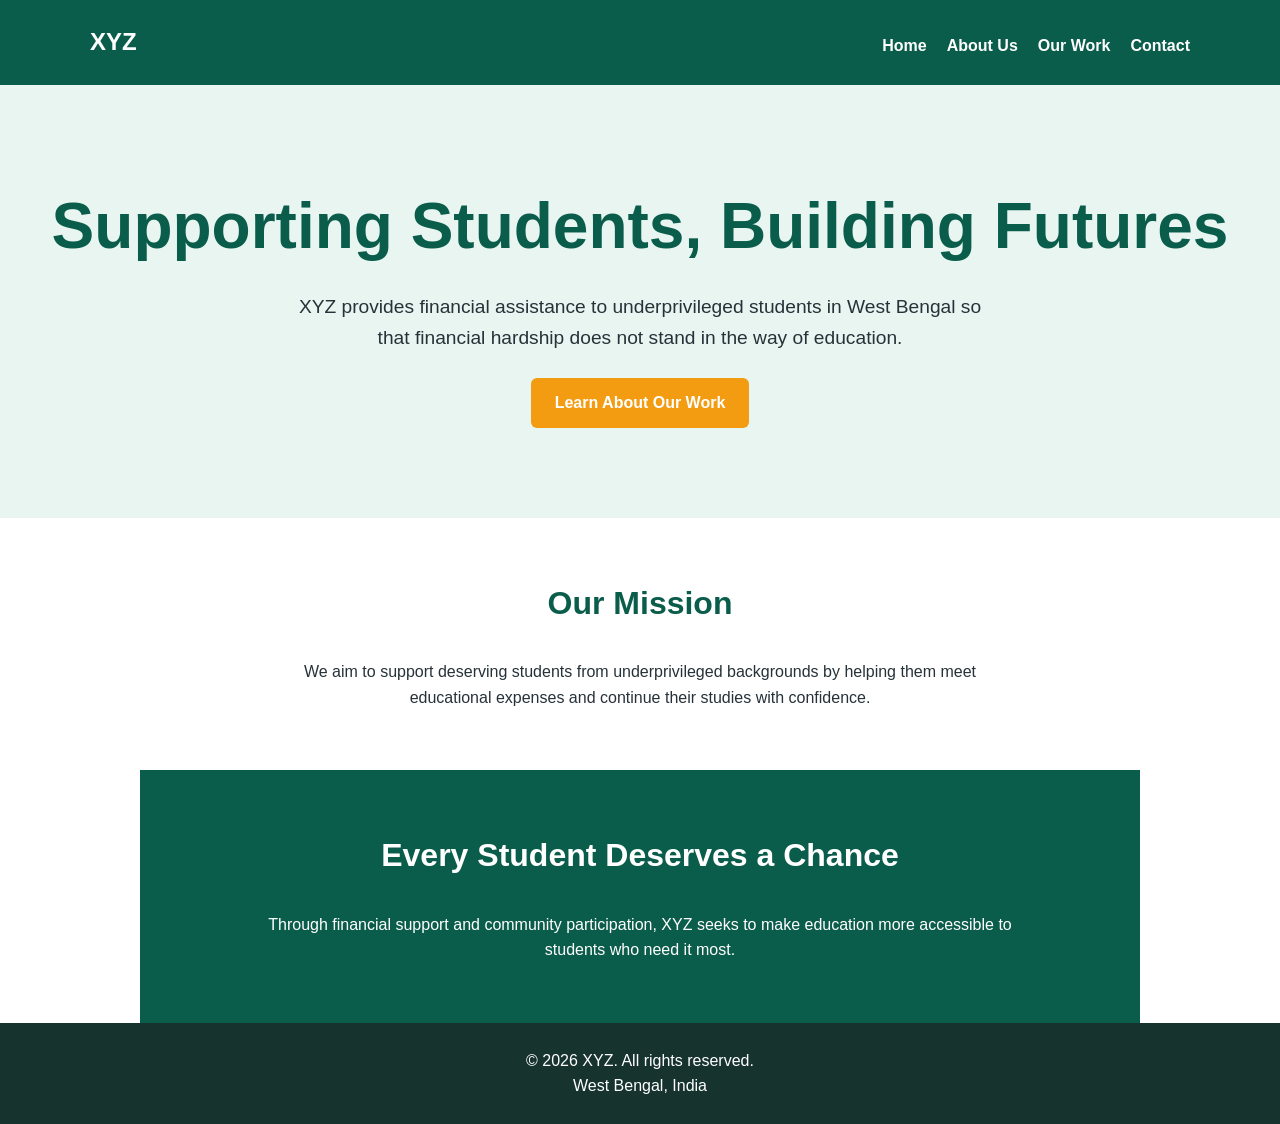
==== index.html @ 5e0af028 "Add files via upload" ====
<!DOCTYPE html><html lang="en"><head><meta charset="UTF-8"><meta name="viewport" content="width=device-width, initial-scale=1.0"><title>XYZ | Helping Underprivileged Students</title><meta name="description" content="XYZ provides financial assistance to underprivileged students in West Bengal."><link rel="stylesheet" href="style.css"></head><body><header><nav><div class="logo">XYZ</div><ul class="nav-links"><li><a href="index.html">Home</a></li><li><a href="about.html">About Us</a></li><li><a href="our-work.html">Our Work</a></li><li><a href="contact.html">Contact</a></li></ul></nav></header><main><section class="hero"><h1>Supporting Students, Building Futures</h1><p>XYZ provides financial assistance to underprivileged students in West Bengal so that financial hardship does not stand in the way of education.</p><a class="btn" href="our-work.html">Learn About Our Work</a></section><section class="container"><h2 class="section-title">Our Mission</h2><p style="text-align:center;max-width:750px;margin:auto">We aim to support deserving students from underprivileged backgrounds by helping them meet educational expenses and continue their studies with confidence.</p></section><section class="container highlight"><h2 class="section-title">Every Student Deserves a Chance</h2><p style="text-align:center;max-width:750px;margin:auto">Through financial support and community participation, XYZ seeks to make education more accessible to students who need it most.</p></section></main><footer><p>© 2026 XYZ. All rights reserved.</p><p>West Bengal, India</p></footer></body></html>
---- style.css ----
*{box-sizing:border-box;margin:0;padding:0}body{font-family:Arial,Helvetica,sans-serif;line-height:1.6;color:#263238;background:#fff}header{background:#0b5d4b;color:#fff;padding:18px 5%;position:sticky;top:0;z-index:10}nav{max-width:1100px;margin:auto;display:flex;justify-content:space-between;align-items:center;gap:20px}.logo{font-size:1.5rem;font-weight:700}.nav-links{display:flex;gap:20px;list-style:none}.nav-links a{color:#fff;text-decoration:none;font-weight:600}.nav-links a:hover{text-decoration:underline}.hero{background:#e9f5f1;text-align:center;padding:90px 20px}.hero h1{font-size:clamp(2.2rem,6vw,4rem);color:#0b5d4b;margin-bottom:15px}.hero p{max-width:700px;margin:0 auto 25px;font-size:1.2rem}.btn{display:inline-block;background:#f39c12;color:#fff;padding:12px 24px;border-radius:6px;text-decoration:none;font-weight:700}.btn:hover{background:#d98200}.container{max-width:1000px;margin:auto;padding:60px 20px}.section-title{text-align:center;color:#0b5d4b;margin-bottom:30px;font-size:2rem}.cards{display:grid;grid-template-columns:repeat(3,1fr);gap:20px}.card{padding:25px;background:#f5f7f6;border-radius:10px}.card h3{color:#0b5d4b;margin-bottom:10px}.highlight{background:#0b5d4b;color:#fff}.highlight .section-title{color:#fff}.contact-box{max-width:650px;margin:auto;background:#f5f7f6;padding:30px;border-radius:10px}.contact-box p{margin:10px 0}.contact-box a{color:#0b5d4b;font-weight:700}footer{background:#17332d;color:#fff;text-align:center;padding:25px 20px}.page-banner{background:#e9f5f1;text-align:center;padding:55px 20px}.page-banner h1{color:#0b5d4b;font-size:2.5rem}ul{padding-left:25px;margin-top:15px}li{margin-bottom:8px}@media(max-width:700px){nav{flex-direction:column;align-items:flex-start}.nav-links{flex-wrap:wrap;gap:12px}.hero{padding:65px 18px}.cards{grid-template-columns:1fr}.container{padding:45px 18px}}
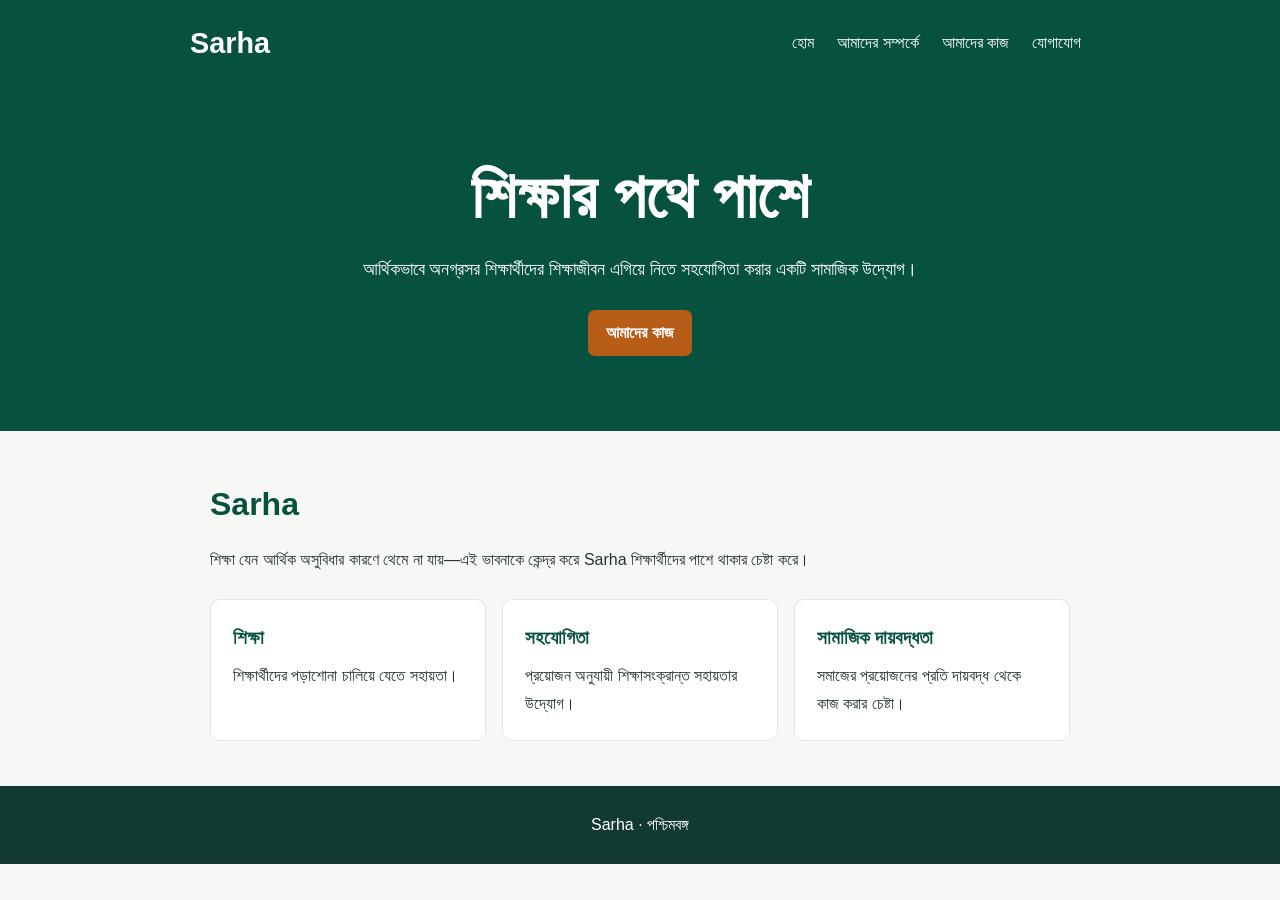
==== commit 7fcaa3c0: "Add files via upload" ====
--- a/index.html
+++ b/index.html
@@ -1 +1,5 @@
-<!DOCTYPE html><html lang="en"><head><meta charset="UTF-8"><meta name="viewport" content="width=device-width, initial-scale=1.0"><title>XYZ | Helping Underprivileged Students</title><meta name="description" content="XYZ provides financial assistance to underprivileged students in West Bengal."><link rel="stylesheet" href="style.css"></head><body><header><nav><div class="logo">XYZ</div><ul class="nav-links"><li><a href="index.html">Home</a></li><li><a href="about.html">About Us</a></li><li><a href="our-work.html">Our Work</a></li><li><a href="contact.html">Contact</a></li></ul></nav></header><main><section class="hero"><h1>Supporting Students, Building Futures</h1><p>XYZ provides financial assistance to underprivileged students in West Bengal so that financial hardship does not stand in the way of education.</p><a class="btn" href="our-work.html">Learn About Our Work</a></section><section class="container"><h2 class="section-title">Our Mission</h2><p style="text-align:center;max-width:750px;margin:auto">We aim to support deserving students from underprivileged backgrounds by helping them meet educational expenses and continue their studies with confidence.</p></section><section class="container highlight"><h2 class="section-title">Every Student Deserves a Chance</h2><p style="text-align:center;max-width:750px;margin:auto">Through financial support and community participation, XYZ seeks to make education more accessible to students who need it most.</p></section></main><footer><p>© 2026 XYZ. All rights reserved.</p><p>West Bengal, India</p></footer></body></html>
+<!doctype html><html lang="bn"><head><meta charset="utf-8"><meta name="viewport" content="width=device-width,initial-scale=1"><title>Sarha</title><link rel="stylesheet" href="style.css"></head><body>
+<header><div class="nav"><div class="logo">Sarha</div><nav><a href="index.html">হোম</a><a href="about.html">আমাদের সম্পর্কে</a><a href="work.html">আমাদের কাজ</a><a href="contact.html">যোগাযোগ</a></nav></div></header>
+<main><section class="hero"><h1>শিক্ষার পথে পাশে</h1><p>আর্থিকভাবে অনগ্রসর শিক্ষার্থীদের শিক্ষাজীবন এগিয়ে নিতে সহযোগিতা করার একটি সামাজিক উদ্যোগ।</p><a class="btn" href="work.html">আমাদের কাজ</a></section>
+<section class="container"><h2>Sarha</h2><p>শিক্ষা যেন আর্থিক অসুবিধার কারণে থেমে না যায়—এই ভাবনাকে কেন্দ্র করে Sarha শিক্ষার্থীদের পাশে থাকার চেষ্টা করে।</p><div class="cards"><div class="card"><h3>শিক্ষা</h3><p>শিক্ষার্থীদের পড়াশোনা চালিয়ে যেতে সহায়তা।</p></div><div class="card"><h3>সহযোগিতা</h3><p>প্রয়োজন অনুযায়ী শিক্ষাসংক্রান্ত সহায়তার উদ্যোগ।</p></div><div class="card"><h3>সামাজিক দায়বদ্ধতা</h3><p>সমাজের প্রয়োজনের প্রতি দায়বদ্ধ থেকে কাজ করার চেষ্টা।</p></div></div></section></main>
+<footer>Sarha · পশ্চিমবঙ্গ</footer></body></html>
--- a/style.css
+++ b/style.css
@@ -1 +1,20 @@
-*{box-sizing:border-box;margin:0;padding:0}body{font-family:Arial,Helvetica,sans-serif;line-height:1.6;color:#263238;background:#fff}header{background:#0b5d4b;color:#fff;padding:18px 5%;position:sticky;top:0;z-index:10}nav{max-width:1100px;margin:auto;display:flex;justify-content:space-between;align-items:center;gap:20px}.logo{font-size:1.5rem;font-weight:700}.nav-links{display:flex;gap:20px;list-style:none}.nav-links a{color:#fff;text-decoration:none;font-weight:600}.nav-links a:hover{text-decoration:underline}.hero{background:#e9f5f1;text-align:center;padding:90px 20px}.hero h1{font-size:clamp(2.2rem,6vw,4rem);color:#0b5d4b;margin-bottom:15px}.hero p{max-width:700px;margin:0 auto 25px;font-size:1.2rem}.btn{display:inline-block;background:#f39c12;color:#fff;padding:12px 24px;border-radius:6px;text-decoration:none;font-weight:700}.btn:hover{background:#d98200}.container{max-width:1000px;margin:auto;padding:60px 20px}.section-title{text-align:center;color:#0b5d4b;margin-bottom:30px;font-size:2rem}.cards{display:grid;grid-template-columns:repeat(3,1fr);gap:20px}.card{padding:25px;background:#f5f7f6;border-radius:10px}.card h3{color:#0b5d4b;margin-bottom:10px}.highlight{background:#0b5d4b;color:#fff}.highlight .section-title{color:#fff}.contact-box{max-width:650px;margin:auto;background:#f5f7f6;padding:30px;border-radius:10px}.contact-box p{margin:10px 0}.contact-box a{color:#0b5d4b;font-weight:700}footer{background:#17332d;color:#fff;text-align:center;padding:25px 20px}.page-banner{background:#e9f5f1;text-align:center;padding:55px 20px}.page-banner h1{color:#0b5d4b;font-size:2.5rem}ul{padding-left:25px;margin-top:15px}li{margin-bottom:8px}@media(max-width:700px){nav{flex-direction:column;align-items:flex-start}.nav-links{flex-wrap:wrap;gap:12px}.hero{padding:65px 18px}.cards{grid-template-columns:1fr}.container{padding:45px 18px}}
+
+*{box-sizing:border-box;margin:0;padding:0}
+body{font-family:"Noto Sans Bengali","Noto Sans",Arial,sans-serif;color:#26332e;background:#f7f8f5;line-height:1.75}
+header{background:#07513f;color:white;padding:18px}
+.nav{max-width:900px;margin:auto;display:flex;align-items:center;justify-content:space-between;gap:15px}
+.logo{font-size:1.8rem;font-weight:800}
+nav{display:flex;gap:5px;flex-wrap:wrap}
+nav a{color:#fff;text-decoration:none;padding:5px 9px;border-radius:6px}
+nav a:hover{background:#17634f}
+.hero{background:#07513f;color:#fff;text-align:center;padding:70px 20px 75px}
+.hero h1{font-size:clamp(2.1rem,7vw,4rem);line-height:1.25;margin-bottom:18px}
+.hero p{max-width:680px;margin:auto;font-size:1.1rem}
+.container{max-width:900px;margin:auto;padding:45px 20px}
+h2{color:#07513f;margin-bottom:14px;font-size:2rem}
+.cards{display:grid;grid-template-columns:repeat(auto-fit,minmax(220px,1fr));gap:16px;margin-top:25px}
+.card{background:white;border:1px solid #e3e7e2;border-radius:10px;padding:22px}
+.card h3{color:#07513f;margin-bottom:7px}
+.btn{display:inline-block;margin-top:25px;background:#b75d18;color:white;text-decoration:none;padding:9px 18px;border-radius:7px;font-weight:bold}
+footer{background:#123a31;color:#fff;text-align:center;padding:25px 15px}
+@media(max-width:600px){.nav{display:block;text-align:center}.logo{margin-bottom:8px}nav{justify-content:center}.hero{padding:55px 18px}}
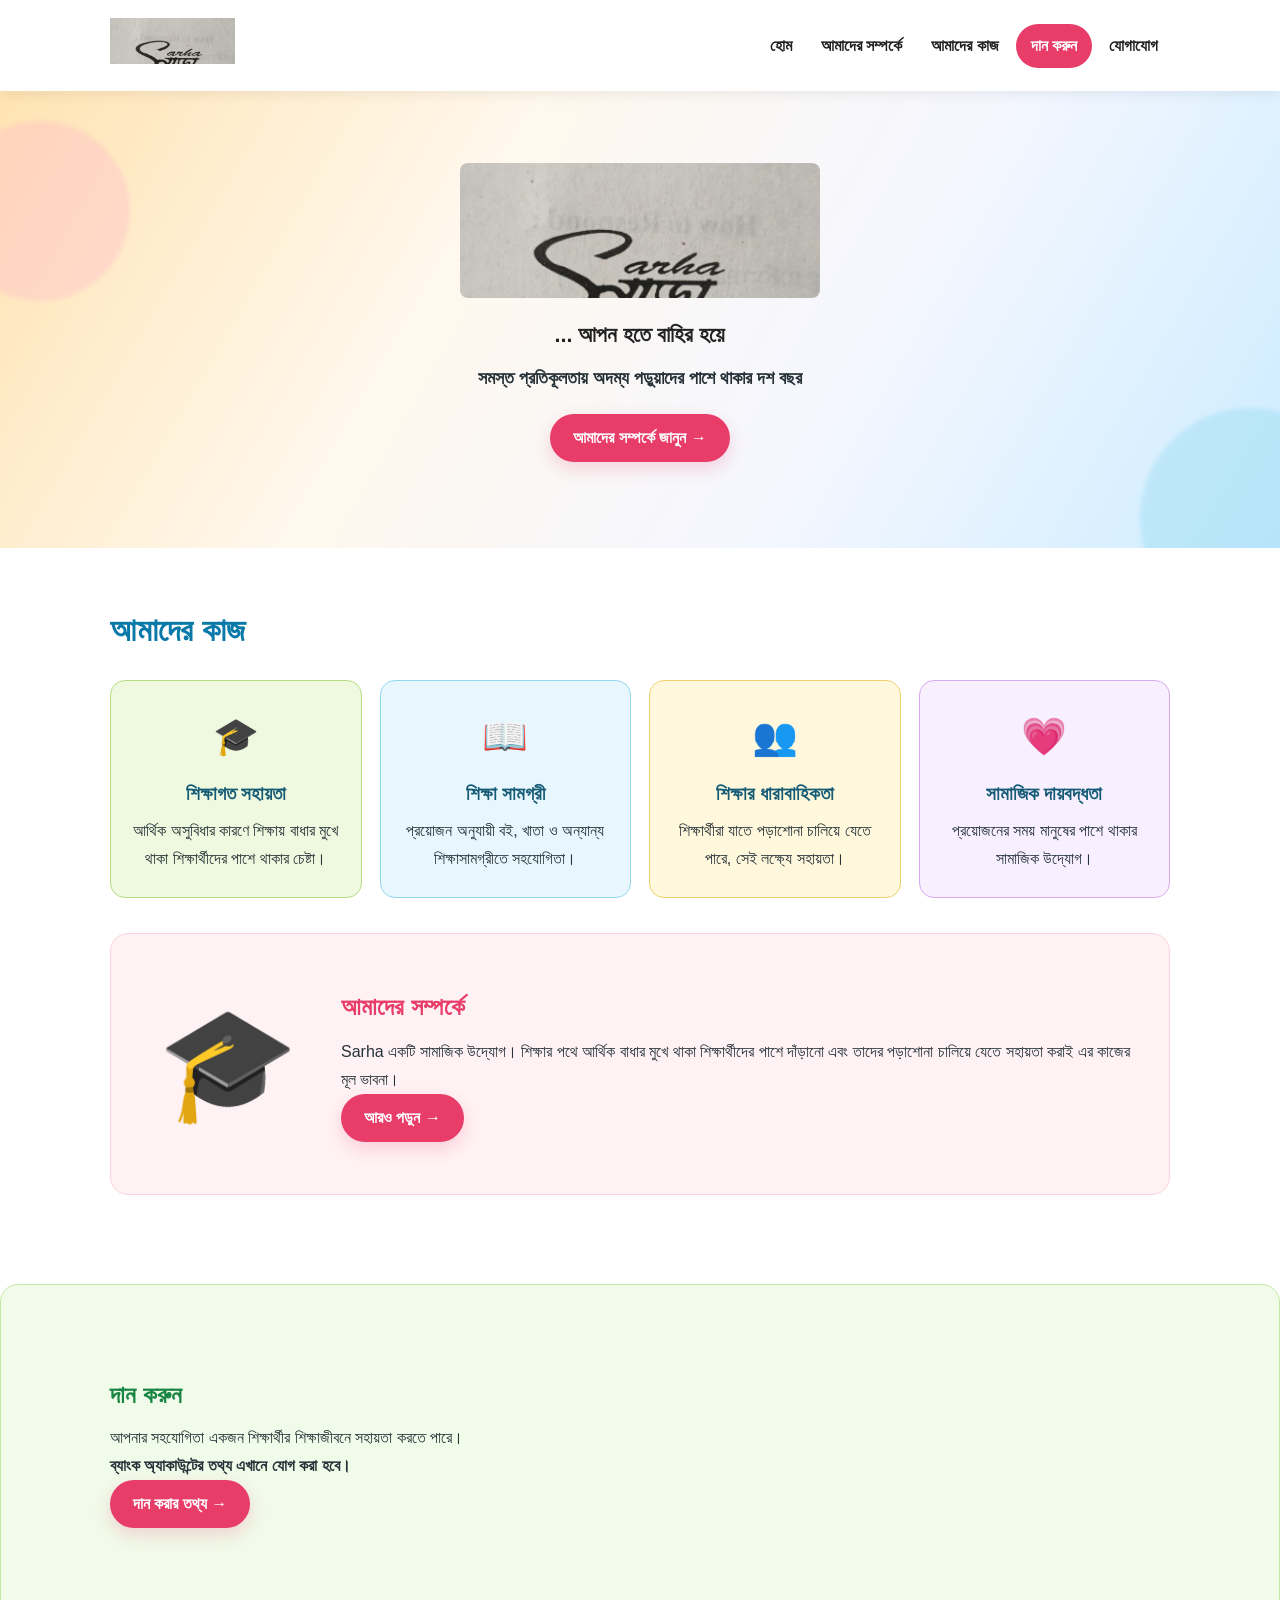
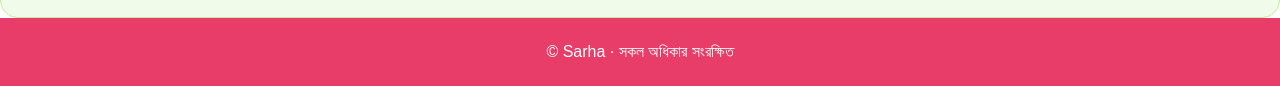
==== commit 39283c21: "Add files via upload" ====
--- a/index.html
+++ b/index.html
@@ -1,5 +1,10 @@
-<!doctype html><html lang="bn"><head><meta charset="utf-8"><meta name="viewport" content="width=device-width,initial-scale=1"><title>Sarha</title><link rel="stylesheet" href="style.css"></head><body>
-<header><div class="nav"><div class="logo">Sarha</div><nav><a href="index.html">হোম</a><a href="about.html">আমাদের সম্পর্কে</a><a href="work.html">আমাদের কাজ</a><a href="contact.html">যোগাযোগ</a></nav></div></header>
-<main><section class="hero"><h1>শিক্ষার পথে পাশে</h1><p>আর্থিকভাবে অনগ্রসর শিক্ষার্থীদের শিক্ষাজীবন এগিয়ে নিতে সহযোগিতা করার একটি সামাজিক উদ্যোগ।</p><a class="btn" href="work.html">আমাদের কাজ</a></section>
-<section class="container"><h2>Sarha</h2><p>শিক্ষা যেন আর্থিক অসুবিধার কারণে থেমে না যায়—এই ভাবনাকে কেন্দ্র করে Sarha শিক্ষার্থীদের পাশে থাকার চেষ্টা করে।</p><div class="cards"><div class="card"><h3>শিক্ষা</h3><p>শিক্ষার্থীদের পড়াশোনা চালিয়ে যেতে সহায়তা।</p></div><div class="card"><h3>সহযোগিতা</h3><p>প্রয়োজন অনুযায়ী শিক্ষাসংক্রান্ত সহায়তার উদ্যোগ।</p></div><div class="card"><h3>সামাজিক দায়বদ্ধতা</h3><p>সমাজের প্রয়োজনের প্রতি দায়বদ্ধ থেকে কাজ করার চেষ্টা।</p></div></div></section></main>
-<footer>Sarha · পশ্চিমবঙ্গ</footer></body></html>+<!doctype html><html lang="bn"><head><meta charset="utf-8"><meta name="viewport" content="width=device-width,initial-scale=1"><link rel="stylesheet" href="style.css"><title>Sarha — শিক্ষার্থীদের পাশে</title></head><body><header><div class="nav"><a href="index.html"><img class="logo-img" src="sarha-logo.jpg" alt="Sarha logo"></a><nav><a href="index.html">হোম</a><a href="about.html">আমাদের সম্পর্কে</a><a href="work.html">আমাদের কাজ</a><a class="donate-top" href="donate.html">দান করুন</a><a href="contact.html">যোগাযোগ</a></nav></div></header>
+<section class="hero"><div class="hero-inner"><img class="hero-logo" src="sarha-logo.jpg" alt="Sarha logo"><div class="tagline">... আপন হতে বাহির হয়ে</div><p class="mission-line">সমস্ত প্রতিকূলতায় অদম্য পড়ুয়াদের পাশে থাকার দশ বছর</p><a class="btn" href="about.html">আমাদের সম্পর্কে জানুন →</a></div></section>
+<section class="container"><h2 class="section-title">আমাদের কাজ</h2><div class="cards">
+<div class="card"><div class="icon">🎓</div><h3>শিক্ষাগত সহায়তা</h3><p>আর্থিক অসুবিধার কারণে শিক্ষায় বাধার মুখে থাকা শিক্ষার্থীদের পাশে থাকার চেষ্টা।</p></div>
+<div class="card"><div class="icon">📖</div><h3>শিক্ষা সামগ্রী</h3><p>প্রয়োজন অনুযায়ী বই, খাতা ও অন্যান্য শিক্ষাসামগ্রীতে সহযোগিতা।</p></div>
+<div class="card"><div class="icon">👥</div><h3>শিক্ষার ধারাবাহিকতা</h3><p>শিক্ষার্থীরা যাতে পড়াশোনা চালিয়ে যেতে পারে, সেই লক্ষ্যে সহায়তা।</p></div>
+<div class="card"><div class="icon">💗</div><h3>সামাজিক দায়বদ্ধতা</h3><p>প্রয়োজনের সময় মানুষের পাশে থাকার সামাজিক উদ্যোগ।</p></div>
+</div>
+<div class="about-box"><div class="about-icon">🎓</div><div><h2>আমাদের সম্পর্কে</h2><p>Sarha একটি সামাজিক উদ্যোগ। শিক্ষার পথে আর্থিক বাধার মুখে থাকা শিক্ষার্থীদের পাশে দাঁড়ানো এবং তাদের পড়াশোনা চালিয়ে যেতে সহায়তা করাই এর কাজের মূল ভাবনা।</p><a class="btn" href="about.html">আরও পড়ুন →</a></div></div></section>
+<section class="donate"><div class="container"><h2>দান করুন</h2><p>আপনার সহযোগিতা একজন শিক্ষার্থীর শিক্ষাজীবনে সহায়তা করতে পারে।</p><p><strong>ব্যাংক অ্যাকাউন্টের তথ্য এখানে যোগ করা হবে।</strong></p><a class="btn" href="donate.html">দান করার তথ্য →</a></div></section><footer><p>© Sarha · সকল অধিকার সংরক্ষিত</p></footer></body></html>
--- a/style.css
+++ b/style.css
@@ -1,20 +1,46 @@
 
 *{box-sizing:border-box;margin:0;padding:0}
-body{font-family:"Noto Sans Bengali","Noto Sans",Arial,sans-serif;color:#26332e;background:#f7f8f5;line-height:1.75}
-header{background:#07513f;color:white;padding:18px}
-.nav{max-width:900px;margin:auto;display:flex;align-items:center;justify-content:space-between;gap:15px}
-.logo{font-size:1.8rem;font-weight:800}
-nav{display:flex;gap:5px;flex-wrap:wrap}
-nav a{color:#fff;text-decoration:none;padding:5px 9px;border-radius:6px}
-nav a:hover{background:#17634f}
-.hero{background:#07513f;color:#fff;text-align:center;padding:70px 20px 75px}
-.hero h1{font-size:clamp(2.1rem,7vw,4rem);line-height:1.25;margin-bottom:18px}
-.hero p{max-width:680px;margin:auto;font-size:1.1rem}
-.container{max-width:900px;margin:auto;padding:45px 20px}
-h2{color:#07513f;margin-bottom:14px;font-size:2rem}
-.cards{display:grid;grid-template-columns:repeat(auto-fit,minmax(220px,1fr));gap:16px;margin-top:25px}
-.card{background:white;border:1px solid #e3e7e2;border-radius:10px;padding:22px}
-.card h3{color:#07513f;margin-bottom:7px}
-.btn{display:inline-block;margin-top:25px;background:#b75d18;color:white;text-decoration:none;padding:9px 18px;border-radius:7px;font-weight:bold}
-footer{background:#123a31;color:#fff;text-align:center;padding:25px 15px}
-@media(max-width:600px){.nav{display:block;text-align:center}.logo{margin-bottom:8px}nav{justify-content:center}.hero{padding:55px 18px}}
+html{scroll-behavior:smooth}
+body{font-family:"Noto Sans Bengali","Noto Sans",Arial,sans-serif;color:#263238;background:#fff;line-height:1.75}
+header{background:rgba(255,255,255,.96);box-shadow:0 2px 14px rgba(0,0,0,.08);position:sticky;top:0;z-index:20}
+.nav{max-width:1100px;margin:auto;padding:12px 20px;display:flex;align-items:center;justify-content:space-between;gap:18px}
+.logo-img{width:125px;height:58px;object-fit:contain;background:#fff}
+nav{display:flex;gap:5px;align-items:center;flex-wrap:wrap}
+nav a{color:#202020;text-decoration:none;padding:7px 12px;border-radius:20px;font-weight:600}
+nav a:hover,nav a.active{color:#e83d69;background:#fff0f4}
+.donate-top{background:#e83d69;color:#fff!important;padding:8px 15px;border-radius:22px}
+.hero{position:relative;overflow:hidden;text-align:center;padding:72px 20px 86px;background:linear-gradient(120deg,#ffe3b2 0%,#fff8ed 35%,#f5f7ff 65%,#ccecff 100%)}
+.hero:before,.hero:after{content:"";position:absolute;border-radius:50%;filter:blur(2px);opacity:.35}
+.hero:before{width:180px;height:180px;background:#ffb7c9;left:-50px;top:30px}
+.hero:after{width:220px;height:220px;background:#8ed9f0;right:-80px;bottom:-80px}
+.hero-inner{position:relative;z-index:1;max-width:900px;margin:auto}
+.hero-logo{width:min(360px,80vw);height:auto;background:#fff;border-radius:8px;mix-blend-mode:multiply;margin-bottom:5px}
+.tagline{font-size:1.35rem;margin:4px 0 8px;color:#222;font-weight:600}
+.mission-line{font-size:1.15rem;font-weight:600;margin:8px auto 20px}
+.btn{display:inline-block;background:#e83d69;color:#fff;text-decoration:none;padding:10px 23px;border-radius:25px;font-weight:700;box-shadow:0 7px 18px rgba(232,61,105,.2);transition:.2s}
+.btn:hover{transform:translateY(-2px)}
+.container{max-width:1100px;margin:auto;padding:54px 20px}
+.section-title{color:#0879a8;font-size:2rem;margin-bottom:22px}
+.cards{display:grid;grid-template-columns:repeat(4,1fr);gap:18px}
+.card{border-radius:15px;padding:24px 18px;text-align:center;border:1px solid #ddd;transition:.2s}
+.card:hover{transform:translateY(-4px);box-shadow:0 10px 24px rgba(0,0,0,.08)}
+.card:nth-child(1){background:#eff9df;border-color:#b7dc82}
+.card:nth-child(2){background:#e8f7fd;border-color:#94d6ee}
+.card:nth-child(3){background:#fff8dc;border-color:#efd26d}
+.card:nth-child(4){background:#f8efff;border-color:#d8a9ef}
+.icon{font-size:2.3rem;margin-bottom:8px}
+.card h3{color:#155b76;margin-bottom:7px}
+.about-box{margin-top:35px;background:#fff2f5;border:1px solid #ffd0db;border-radius:18px;padding:32px;display:grid;grid-template-columns:170px 1fr;gap:28px;align-items:center}
+.about-icon{font-size:7rem;text-align:center}
+.about-box h2{color:#e83d69;margin-bottom:10px}
+.donate{background:#f1fbe9;border:1px solid #c4e8a7;border-radius:18px;padding:35px;margin-top:35px}
+.donate h2{color:#198542;margin-bottom:8px}
+.bank{background:#fff;border-radius:12px;overflow:hidden;margin-top:20px;border:1px solid #dce7d6}
+.bank div{display:grid;grid-template-columns:170px 1fr;border-bottom:1px solid #e4e9e1}
+.bank div:last-child{border-bottom:0}
+.bank span{padding:9px 12px}.bank span:first-child{font-weight:700;background:#f7faf5}
+.contact{display:grid;grid-template-columns:repeat(3,1fr);gap:20px;padding:28px 20px}
+.contact-item{text-align:center;padding:15px}.contact-icon{font-size:2rem}
+footer{background:#e83d69;color:#fff;text-align:center;padding:20px}
+@media(max-width:800px){.cards{grid-template-columns:repeat(2,1fr)}nav{justify-content:center}.nav{flex-direction:column}}
+@media(max-width:520px){.hero{padding:55px 16px 65px}.hero-logo{width:300px}.tagline{font-size:1.12rem}.mission-line{font-size:1rem}.cards{grid-template-columns:1fr}.about-box{grid-template-columns:1fr;text-align:center;padding:24px}.bank div{grid-template-columns:125px 1fr}.contact{grid-template-columns:1fr}}
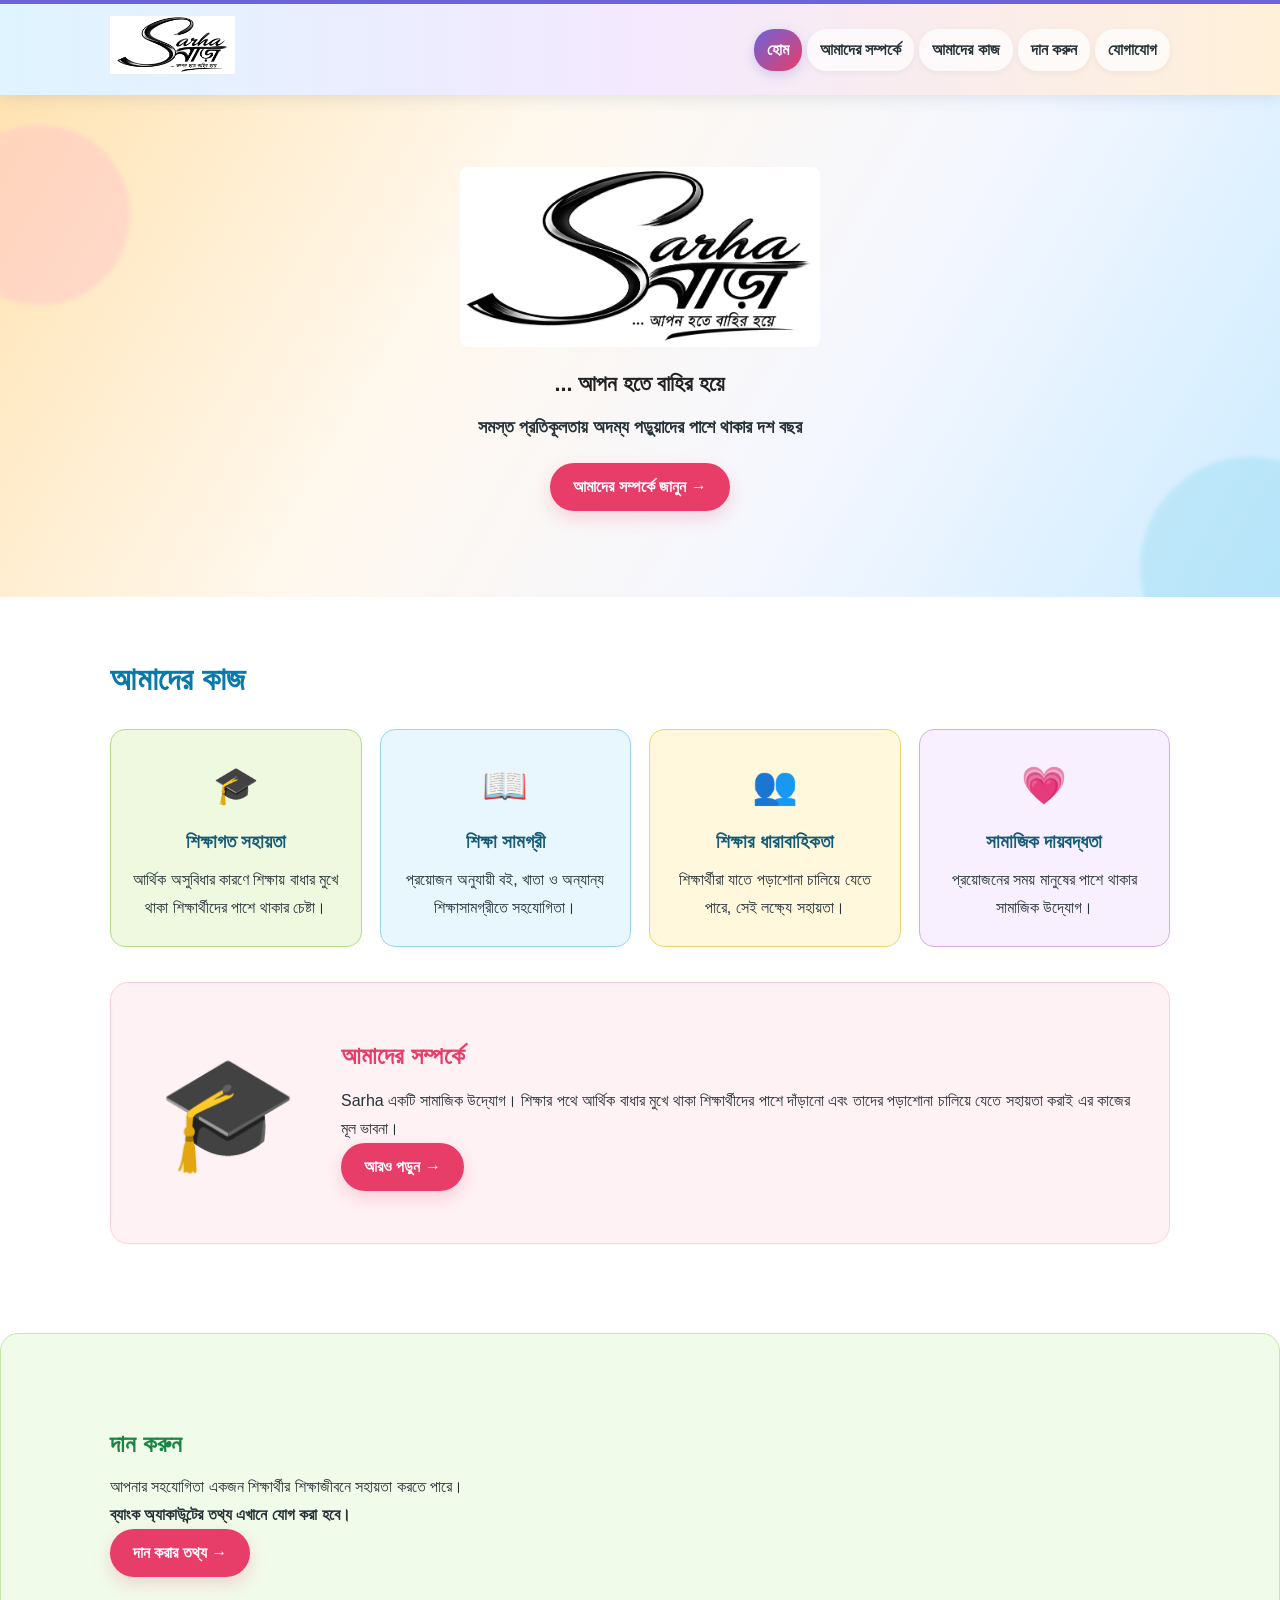
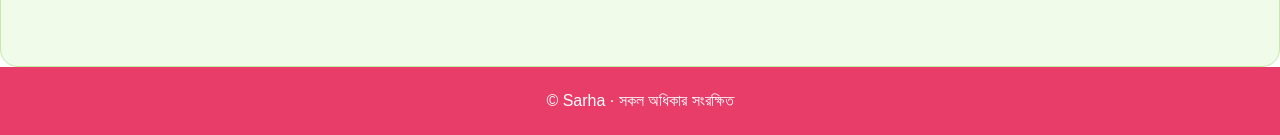
==== commit 158baf23: "Add files via upload" ====
--- a/index.html
+++ b/index.html
@@ -1,4 +1,4 @@
-<!doctype html><html lang="bn"><head><meta charset="utf-8"><meta name="viewport" content="width=device-width,initial-scale=1"><link rel="stylesheet" href="style.css"><title>Sarha — শিক্ষার্থীদের পাশে</title></head><body><header><div class="nav"><a href="index.html"><img class="logo-img" src="sarha-logo.jpg" alt="Sarha logo"></a><nav><a href="index.html">হোম</a><a href="about.html">আমাদের সম্পর্কে</a><a href="work.html">আমাদের কাজ</a><a class="donate-top" href="donate.html">দান করুন</a><a href="contact.html">যোগাযোগ</a></nav></div></header>
+<!doctype html><html lang="bn"><head><meta charset="utf-8"><meta name="viewport" content="width=device-width,initial-scale=1"><link rel="stylesheet" href="style.css"><title>Sarha — শিক্ষার্থীদের পাশে</title></head><body><header><div class="nav"><a href="index.html"><img class="logo-img" src="sarha-logo.jpg" alt="Sarha logo"></a><nav><a class="active" href="index.html">হোম</a><a href="about.html">আমাদের সম্পর্কে</a><a href="work.html">আমাদের কাজ</a><a href="donate.html">দান করুন</a><a href="contact.html">যোগাযোগ</a></nav></div></header>
 <section class="hero"><div class="hero-inner"><img class="hero-logo" src="sarha-logo.jpg" alt="Sarha logo"><div class="tagline">... আপন হতে বাহির হয়ে</div><p class="mission-line">সমস্ত প্রতিকূলতায় অদম্য পড়ুয়াদের পাশে থাকার দশ বছর</p><a class="btn" href="about.html">আমাদের সম্পর্কে জানুন →</a></div></section>
 <section class="container"><h2 class="section-title">আমাদের কাজ</h2><div class="cards">
 <div class="card"><div class="icon">🎓</div><h3>শিক্ষাগত সহায়তা</h3><p>আর্থিক অসুবিধার কারণে শিক্ষায় বাধার মুখে থাকা শিক্ষার্থীদের পাশে থাকার চেষ্টা।</p></div>
--- a/style.css
+++ b/style.css
@@ -2,13 +2,13 @@
 *{box-sizing:border-box;margin:0;padding:0}
 html{scroll-behavior:smooth}
 body{font-family:"Noto Sans Bengali","Noto Sans",Arial,sans-serif;color:#263238;background:#fff;line-height:1.75}
-header{background:rgba(255,255,255,.96);box-shadow:0 2px 14px rgba(0,0,0,.08);position:sticky;top:0;z-index:20}
+header{background:linear-gradient(90deg,#dff4ff 0%,#f4e9ff 50%,#fff0d9 100%);box-shadow:0 3px 16px rgba(39,70,100,.12);border-top:4px solid #6c63d9;position:sticky;top:0;z-index:20}
 .nav{max-width:1100px;margin:auto;padding:12px 20px;display:flex;align-items:center;justify-content:space-between;gap:18px}
 .logo-img{width:125px;height:58px;object-fit:contain;background:#fff}
 nav{display:flex;gap:5px;align-items:center;flex-wrap:wrap}
-nav a{color:#202020;text-decoration:none;padding:7px 12px;border-radius:20px;font-weight:600}
-nav a:hover,nav a.active{color:#e83d69;background:#fff0f4}
-.donate-top{background:#e83d69;color:#fff!important;padding:8px 15px;border-radius:22px}
+nav a{color:#263238;background:rgba(255,255,255,.72);text-decoration:none;padding:7px 13px;border-radius:20px;font-weight:600;transition:.2s;box-shadow:0 2px 7px rgba(0,0,0,.05)}
+nav a:hover{transform:translateY(-1px);background:#fff} nav a.active{color:#fff;background:linear-gradient(135deg,#6c63d9,#e83d69);box-shadow:0 4px 12px rgba(108,99,217,.25)}
+.donate-top{padding:7px 13px;border-radius:20px}
 .hero{position:relative;overflow:hidden;text-align:center;padding:72px 20px 86px;background:linear-gradient(120deg,#ffe3b2 0%,#fff8ed 35%,#f5f7ff 65%,#ccecff 100%)}
 .hero:before,.hero:after{content:"";position:absolute;border-radius:50%;filter:blur(2px);opacity:.35}
 .hero:before{width:180px;height:180px;background:#ffb7c9;left:-50px;top:30px}
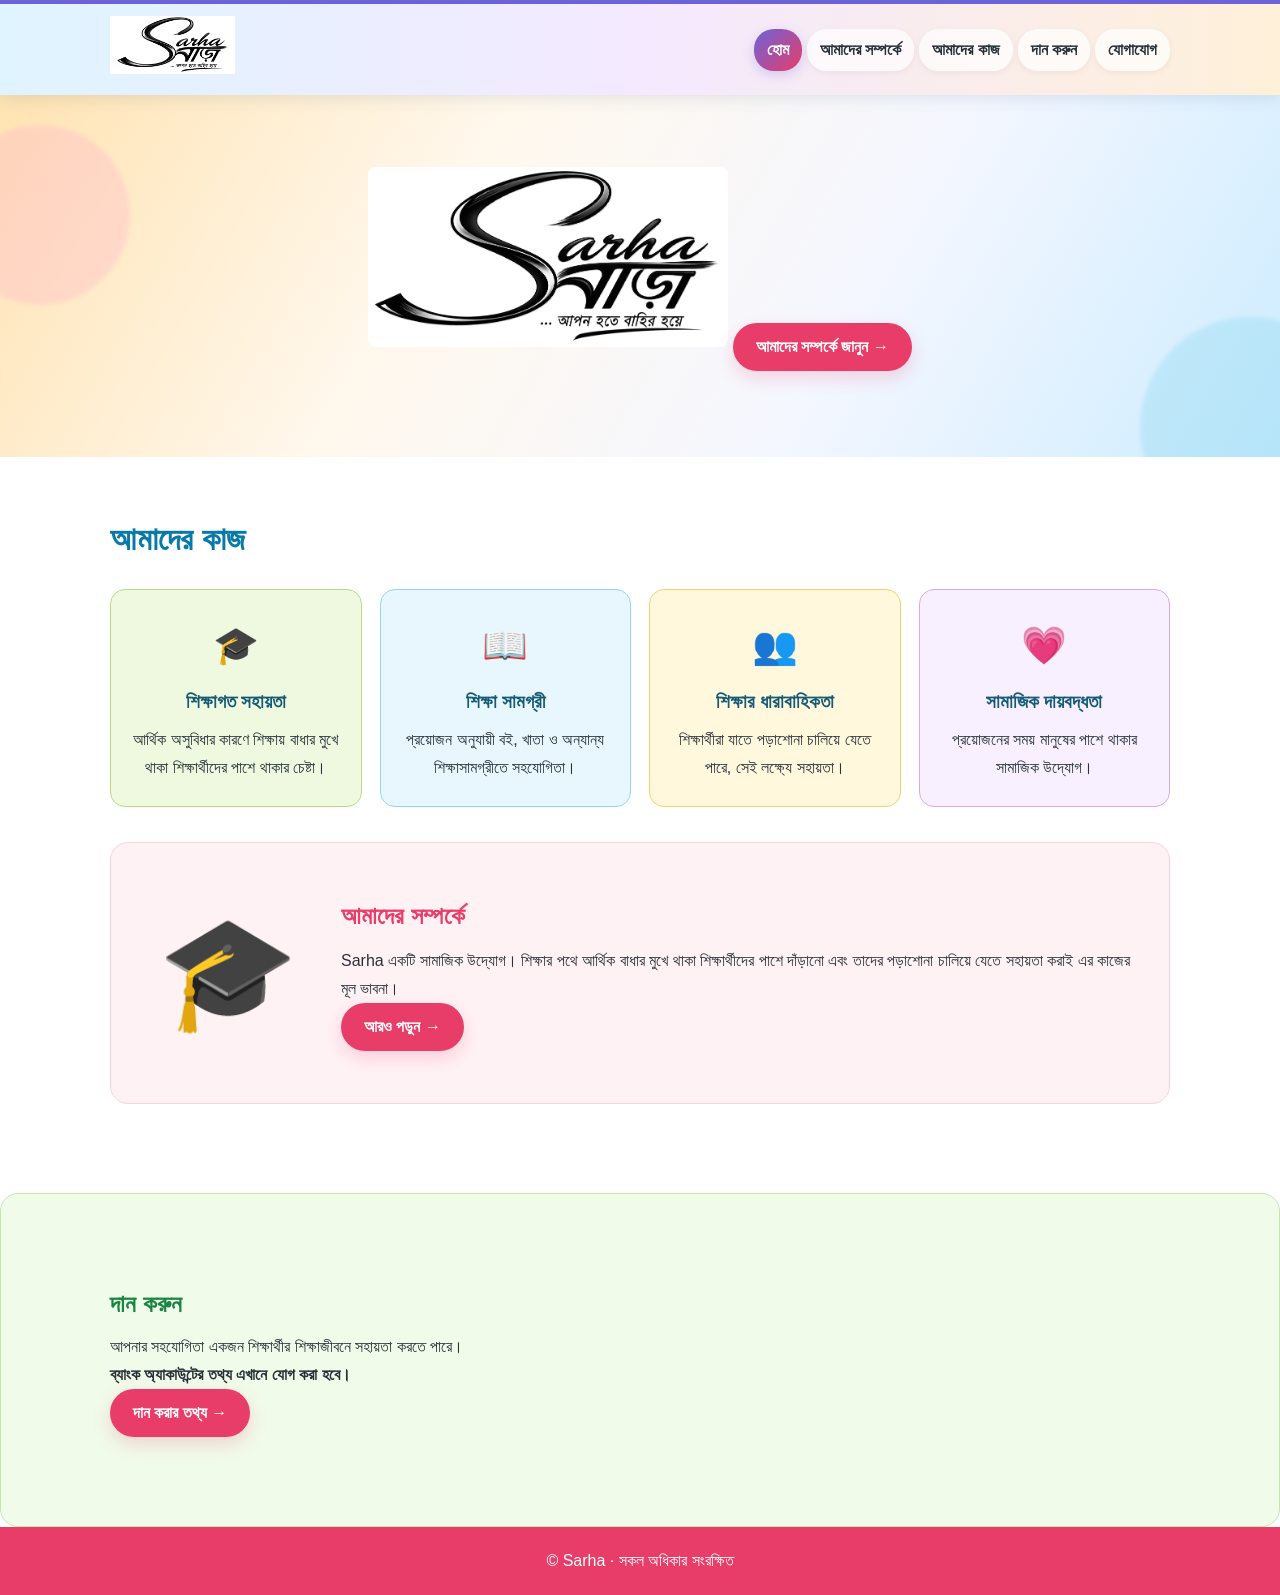
==== commit ba9fcfd6: "Add files via upload" ====
--- a/index.html
+++ b/index.html
@@ -1,10 +1,110 @@
-<!doctype html><html lang="bn"><head><meta charset="utf-8"><meta name="viewport" content="width=device-width,initial-scale=1"><link rel="stylesheet" href="style.css"><title>Sarha — শিক্ষার্থীদের পাশে</title></head><body><header><div class="nav"><a href="index.html"><img class="logo-img" src="sarha-logo.jpg" alt="Sarha logo"></a><nav><a class="active" href="index.html">হোম</a><a href="about.html">আমাদের সম্পর্কে</a><a href="work.html">আমাদের কাজ</a><a href="donate.html">দান করুন</a><a href="contact.html">যোগাযোগ</a></nav></div></header>
-<section class="hero"><div class="hero-inner"><img class="hero-logo" src="sarha-logo.jpg" alt="Sarha logo"><div class="tagline">... আপন হতে বাহির হয়ে</div><p class="mission-line">সমস্ত প্রতিকূলতায় অদম্য পড়ুয়াদের পাশে থাকার দশ বছর</p><a class="btn" href="about.html">আমাদের সম্পর্কে জানুন →</a></div></section>
-<section class="container"><h2 class="section-title">আমাদের কাজ</h2><div class="cards">
-<div class="card"><div class="icon">🎓</div><h3>শিক্ষাগত সহায়তা</h3><p>আর্থিক অসুবিধার কারণে শিক্ষায় বাধার মুখে থাকা শিক্ষার্থীদের পাশে থাকার চেষ্টা।</p></div>
-<div class="card"><div class="icon">📖</div><h3>শিক্ষা সামগ্রী</h3><p>প্রয়োজন অনুযায়ী বই, খাতা ও অন্যান্য শিক্ষাসামগ্রীতে সহযোগিতা।</p></div>
-<div class="card"><div class="icon">👥</div><h3>শিক্ষার ধারাবাহিকতা</h3><p>শিক্ষার্থীরা যাতে পড়াশোনা চালিয়ে যেতে পারে, সেই লক্ষ্যে সহায়তা।</p></div>
-<div class="card"><div class="icon">💗</div><h3>সামাজিক দায়বদ্ধতা</h3><p>প্রয়োজনের সময় মানুষের পাশে থাকার সামাজিক উদ্যোগ।</p></div>
-</div>
-<div class="about-box"><div class="about-icon">🎓</div><div><h2>আমাদের সম্পর্কে</h2><p>Sarha একটি সামাজিক উদ্যোগ। শিক্ষার পথে আর্থিক বাধার মুখে থাকা শিক্ষার্থীদের পাশে দাঁড়ানো এবং তাদের পড়াশোনা চালিয়ে যেতে সহায়তা করাই এর কাজের মূল ভাবনা।</p><a class="btn" href="about.html">আরও পড়ুন →</a></div></div></section>
-<section class="donate"><div class="container"><h2>দান করুন</h2><p>আপনার সহযোগিতা একজন শিক্ষার্থীর শিক্ষাজীবনে সহায়তা করতে পারে।</p><p><strong>ব্যাংক অ্যাকাউন্টের তথ্য এখানে যোগ করা হবে।</strong></p><a class="btn" href="donate.html">দান করার তথ্য →</a></div></section><footer><p>© Sarha · সকল অধিকার সংরক্ষিত</p></footer></body></html>+<!doctype html>
+<html lang="bn">
+<head>
+  <meta charset="utf-8">
+  <meta name="viewport" content="width=device-width,initial-scale=1">
+  <link rel="stylesheet" href="style.css">
+  <title>Sarha — শিক্ষার্থীদের পাশে</title>
+</head>
+
+<body>
+
+<header>
+  <div class="nav">
+    <a href="index.html">
+      <img class="logo-img" src="sarha-logo.jpg" alt="Sarha logo">
+    </a>
+
+    <nav>
+      <a class="active" href="index.html">হোম</a>
+      <a href="about.html">আমাদের সম্পর্কে</a>
+      <a href="work.html">আমাদের কাজ</a>
+      <a href="donate.html">দান করুন</a>
+      <a href="contact.html">যোগাযোগ</a>
+    </nav>
+  </div>
+</header>
+
+<section class="hero">
+  <div class="hero-inner">
+
+    <img class="hero-logo" src="sarha-logo.jpg" alt="Sarha logo">
+
+    <a class="btn" href="about.html">আমাদের সম্পর্কে জানুন →</a>
+
+  </div>
+</section>
+
+<section class="container">
+
+  <h2 class="section-title">আমাদের কাজ</h2>
+
+  <div class="cards">
+
+    <div class="card">
+      <div class="icon">🎓</div>
+      <h3>শিক্ষাগত সহায়তা</h3>
+      <p>আর্থিক অসুবিধার কারণে শিক্ষায় বাধার মুখে থাকা শিক্ষার্থীদের পাশে থাকার চেষ্টা।</p>
+    </div>
+
+    <div class="card">
+      <div class="icon">📖</div>
+      <h3>শিক্ষা সামগ্রী</h3>
+      <p>প্রয়োজন অনুযায়ী বই, খাতা ও অন্যান্য শিক্ষাসামগ্রীতে সহযোগিতা।</p>
+    </div>
+
+    <div class="card">
+      <div class="icon">👥</div>
+      <h3>শিক্ষার ধারাবাহিকতা</h3>
+      <p>শিক্ষার্থীরা যাতে পড়াশোনা চালিয়ে যেতে পারে, সেই লক্ষ্যে সহায়তা।</p>
+    </div>
+
+    <div class="card">
+      <div class="icon">💗</div>
+      <h3>সামাজিক দায়বদ্ধতা</h3>
+      <p>প্রয়োজনের সময় মানুষের পাশে থাকার সামাজিক উদ্যোগ।</p>
+    </div>
+
+  </div>
+
+  <div class="about-box">
+    <div class="about-icon">🎓</div>
+
+    <div>
+      <h2>আমাদের সম্পর্কে</h2>
+      <p>
+        Sarha একটি সামাজিক উদ্যোগ। শিক্ষার পথে আর্থিক বাধার মুখে থাকা
+        শিক্ষার্থীদের পাশে দাঁড়ানো এবং তাদের পড়াশোনা চালিয়ে যেতে
+        সহায়তা করাই এর কাজের মূল ভাবনা।
+      </p>
+
+      <a class="btn" href="about.html">আরও পড়ুন →</a>
+    </div>
+  </div>
+
+</section>
+
+<section class="donate">
+  <div class="container">
+
+    <h2>দান করুন</h2>
+
+    <p>
+      আপনার সহযোগিতা একজন শিক্ষার্থীর শিক্ষাজীবনে সহায়তা করতে পারে।
+    </p>
+
+    <p>
+      <strong>ব্যাংক অ্যাকাউন্টের তথ্য এখানে যোগ করা হবে।</strong>
+    </p>
+
+    <a class="btn" href="donate.html">দান করার তথ্য →</a>
+
+  </div>
+</section>
+
+<footer>
+  <p>© Sarha · সকল অধিকার সংরক্ষিত</p>
+</footer>
+
+</body>
+</html>
